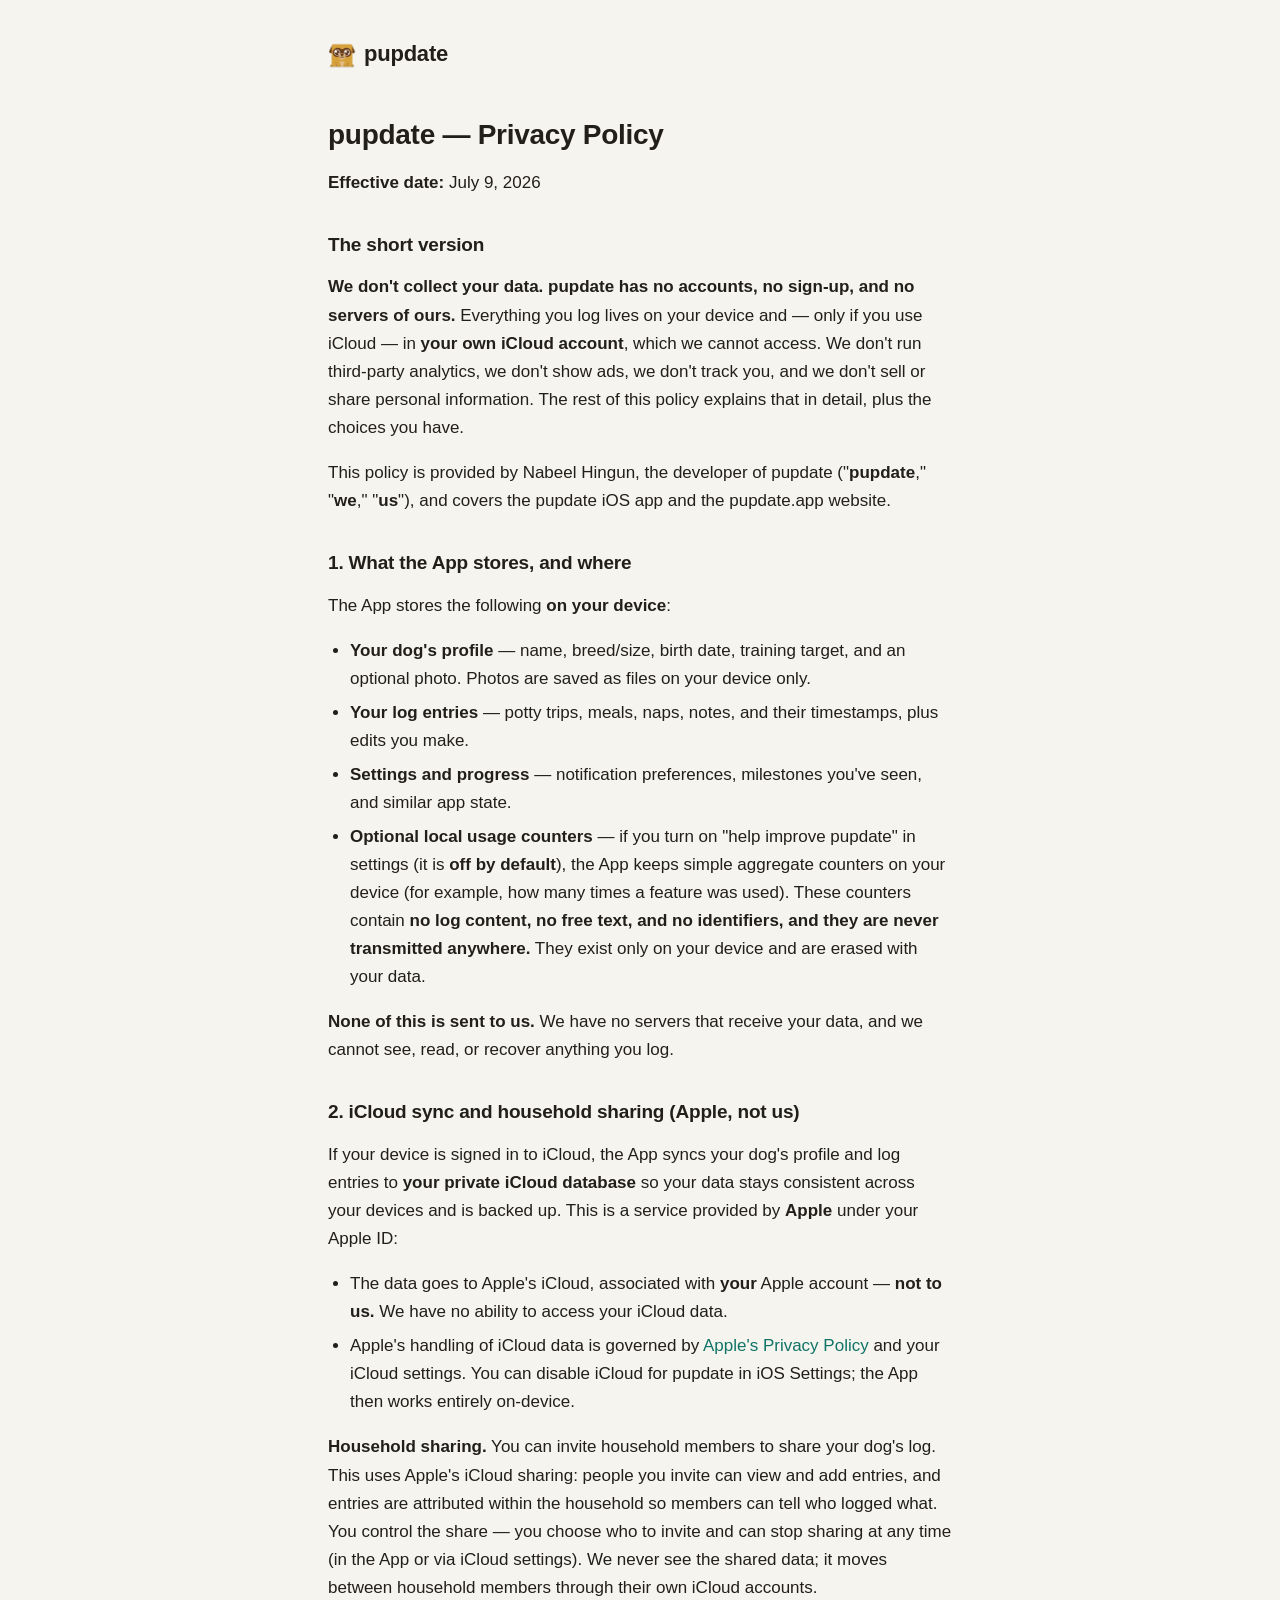
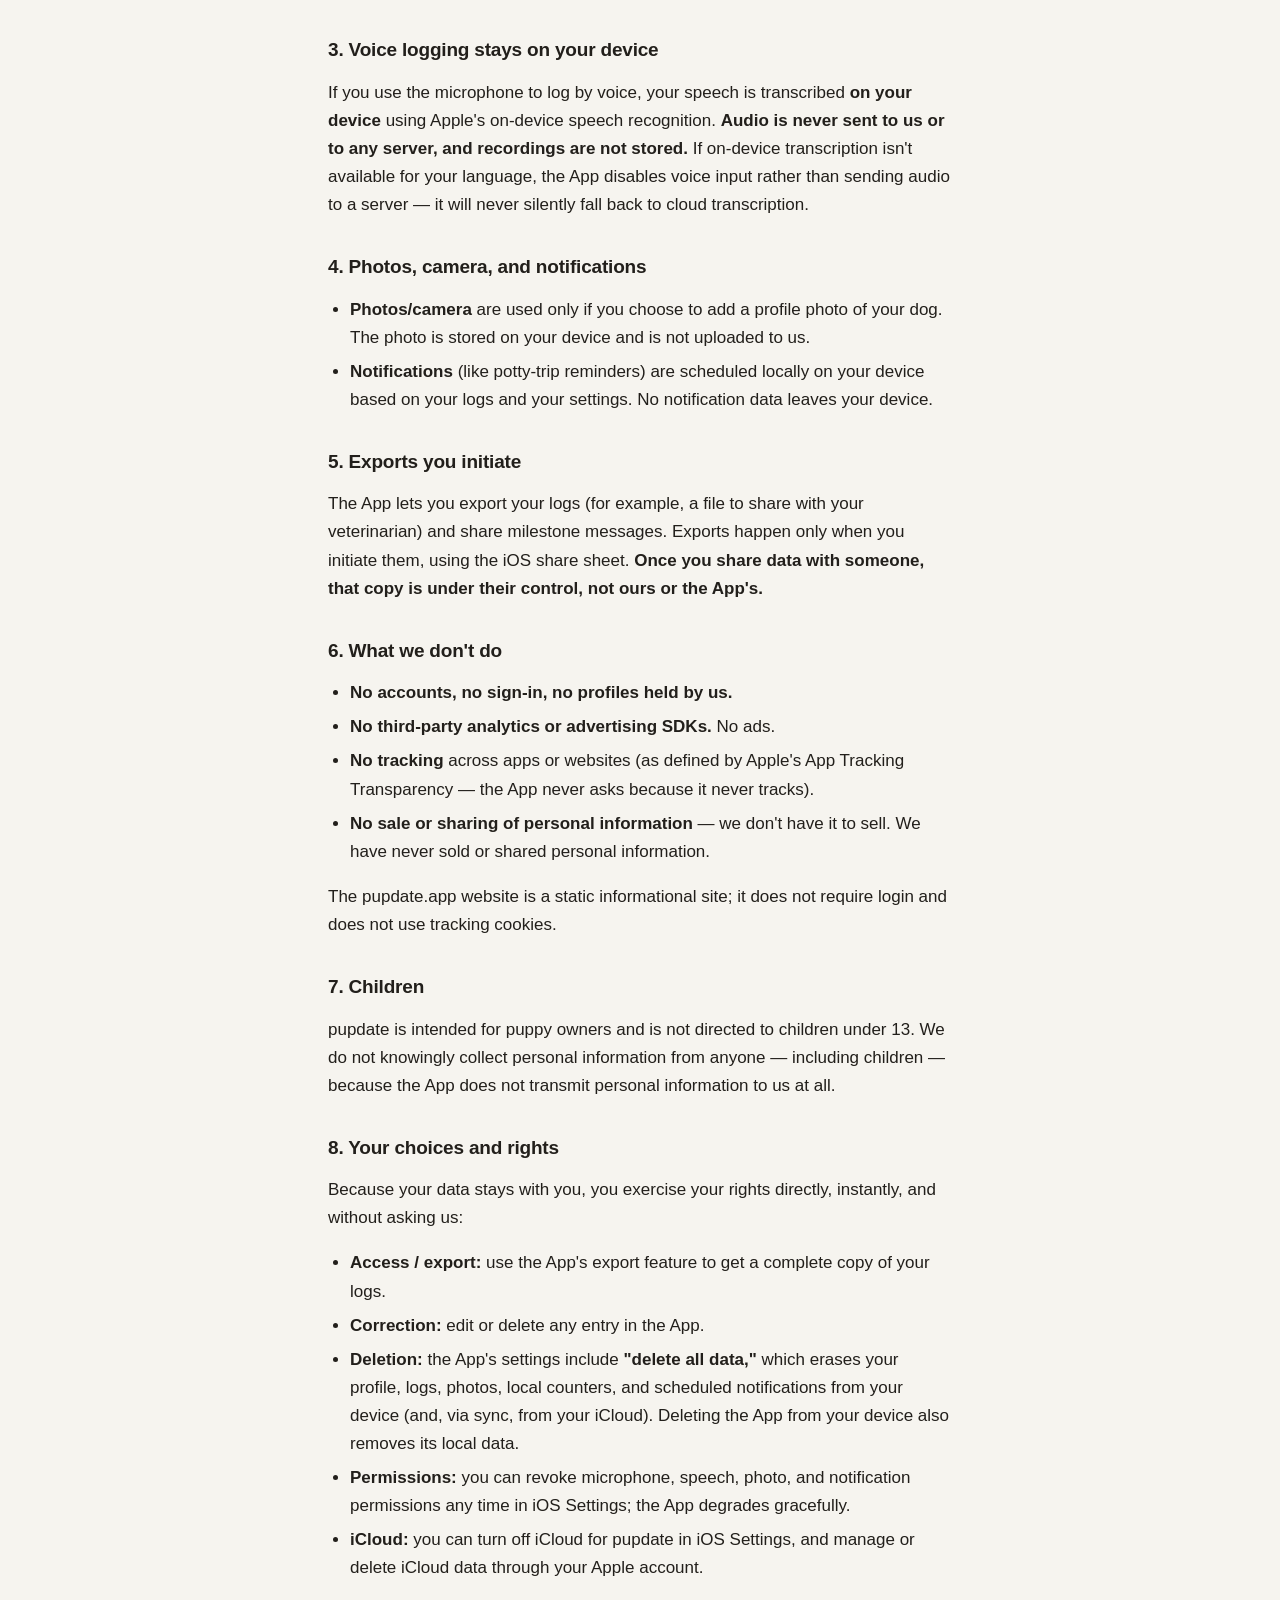
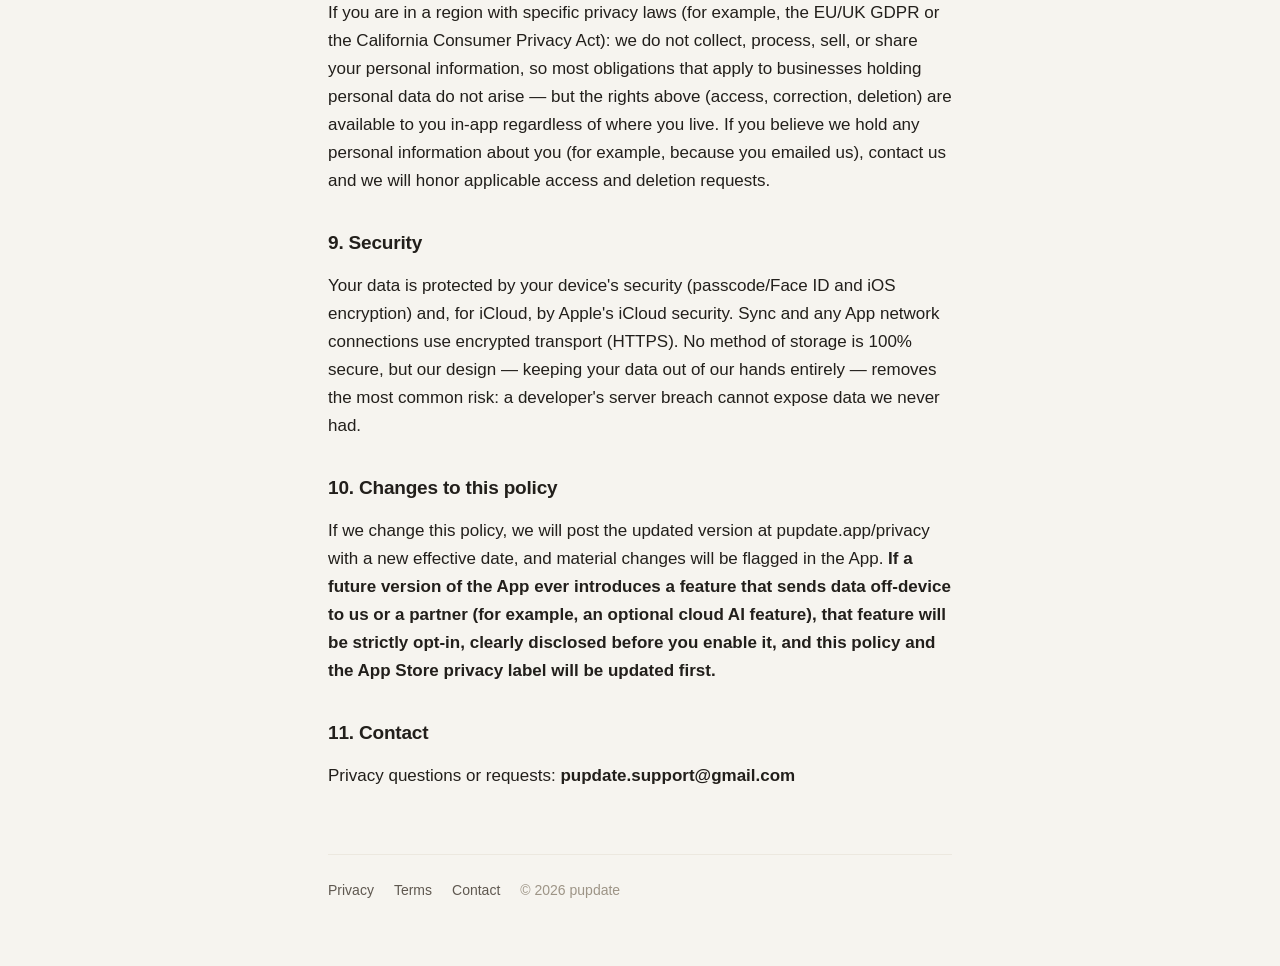
==== privacy/index.html @ 524dda99 "pupdate.app: stub landing page + Privacy and Terms Static site matching the app's design system (war" ====
<!doctype html>
<html lang="en">
<head>
  <meta charset="utf-8">
  <meta name="viewport" content="width=device-width, initial-scale=1">
  <title>Privacy Policy — pupdate</title>
  <meta name="theme-color" content="#F6F4EF" media="(prefers-color-scheme: light)">
  <meta name="theme-color" content="#171513" media="(prefers-color-scheme: dark)">
  <link rel="icon" type="image/png" href="/assets/favicon.png">
  <link rel="apple-touch-icon" href="/assets/apple-touch-icon.png">
  <link rel="stylesheet" href="/styles.css">
</head>
<body>
  <div class="page">
    <header class="site-header">
      <a class="wordmark" href="/"><img class="paw" src="/assets/pup.png" alt="" width="28" height="28">pupdate</a>
    </header>

    <main class="legal">
      <h1>pupdate — Privacy Policy</h1>
      <p><strong>Effective date:</strong> July 9, 2026</p>
      <h2>The short version</h2>
      <p><strong>We don't collect your data. pupdate has no accounts, no sign-up, and no servers of ours.</strong> Everything you log lives on your device and — only if you use iCloud — in <strong>your own iCloud account</strong>, which we cannot access. We don't run third-party analytics, we don't show ads, we don't track you, and we don't sell or share personal information. The rest of this policy explains that in detail, plus the choices you have.</p>
      <p>This policy is provided by Nabeel Hingun, the developer of pupdate ("<strong>pupdate</strong>," "<strong>we</strong>," "<strong>us</strong>"), and covers the pupdate iOS app and the pupdate.app website.</p>
      <h2>1. What the App stores, and where</h2>
      <p>The App stores the following <strong>on your device</strong>:</p>
      <ul><li><strong>Your dog's profile</strong> — name, breed/size, birth date, training target, and an optional photo. Photos are saved as files on your device only.</li><li><strong>Your log entries</strong> — potty trips, meals, naps, notes, and their timestamps, plus edits you make.</li><li><strong>Settings and progress</strong> — notification preferences, milestones you've seen, and similar app state.</li><li><strong>Optional local usage counters</strong> — if you turn on "help improve pupdate" in settings (it is <strong>off by default</strong>), the App keeps simple aggregate counters on your device (for example, how many times a feature was used). These counters contain <strong>no log content, no free text, and no identifiers, and they are never transmitted anywhere.</strong> They exist only on your device and are erased with your data.</li></ul>
      <p><strong>None of this is sent to us.</strong> We have no servers that receive your data, and we cannot see, read, or recover anything you log.</p>
      <h2>2. iCloud sync and household sharing (Apple, not us)</h2>
      <p>If your device is signed in to iCloud, the App syncs your dog's profile and log entries to <strong>your private iCloud database</strong> so your data stays consistent across your devices and is backed up. This is a service provided by <strong>Apple</strong> under your Apple ID:</p>
      <ul><li>The data goes to Apple's iCloud, associated with <strong>your</strong> Apple account — <strong>not to us.</strong> We have no ability to access your iCloud data.</li><li>Apple's handling of iCloud data is governed by <a href="https://www.apple.com/legal/privacy/">Apple's Privacy Policy</a> and your iCloud settings. You can disable iCloud for pupdate in iOS Settings; the App then works entirely on-device.</li></ul>
      <p><strong>Household sharing.</strong> You can invite household members to share your dog's log. This uses Apple's iCloud sharing: people you invite can view and add entries, and entries are attributed within the household so members can tell who logged what. You control the share — you choose who to invite and can stop sharing at any time (in the App or via iCloud settings). We never see the shared data; it moves between household members through their own iCloud accounts.</p>
      <h2>3. Voice logging stays on your device</h2>
      <p>If you use the microphone to log by voice, your speech is transcribed <strong>on your device</strong> using Apple's on-device speech recognition. <strong>Audio is never sent to us or to any server, and recordings are not stored.</strong> If on-device transcription isn't available for your language, the App disables voice input rather than sending audio to a server — it will never silently fall back to cloud transcription.</p>
      <h2>4. Photos, camera, and notifications</h2>
      <ul><li><strong>Photos/camera</strong> are used only if you choose to add a profile photo of your dog. The photo is stored on your device and is not uploaded to us.</li><li><strong>Notifications</strong> (like potty-trip reminders) are scheduled locally on your device based on your logs and your settings. No notification data leaves your device.</li></ul>
      <h2>5. Exports you initiate</h2>
      <p>The App lets you export your logs (for example, a file to share with your veterinarian) and share milestone messages. Exports happen only when you initiate them, using the iOS share sheet. <strong>Once you share data with someone, that copy is under their control, not ours or the App's.</strong></p>
      <h2>6. What we don't do</h2>
      <ul><li><strong>No accounts, no sign-in, no profiles held by us.</strong></li><li><strong>No third-party analytics or advertising SDKs.</strong> No ads.</li><li><strong>No tracking</strong> across apps or websites (as defined by Apple's App Tracking Transparency — the App never asks because it never tracks).</li><li><strong>No sale or sharing of personal information</strong> — we don't have it to sell. We have never sold or shared personal information.</li></ul>
      <p>The pupdate.app website is a static informational site; it does not require login and does not use tracking cookies.</p>
      <h2>7. Children</h2>
      <p>pupdate is intended for puppy owners and is not directed to children under 13. We do not knowingly collect personal information from anyone — including children — because the App does not transmit personal information to us at all.</p>
      <h2>8. Your choices and rights</h2>
      <p>Because your data stays with you, you exercise your rights directly, instantly, and without asking us:</p>
      <ul><li><strong>Access / export:</strong> use the App's export feature to get a complete copy of your logs.</li><li><strong>Correction:</strong> edit or delete any entry in the App.</li><li><strong>Deletion:</strong> the App's settings include <strong>"delete all data,"</strong> which erases your profile, logs, photos, local counters, and scheduled notifications from your device (and, via sync, from your iCloud). Deleting the App from your device also removes its local data.</li><li><strong>Permissions:</strong> you can revoke microphone, speech, photo, and notification permissions any time in iOS Settings; the App degrades gracefully.</li><li><strong>iCloud:</strong> you can turn off iCloud for pupdate in iOS Settings, and manage or delete iCloud data through your Apple account.</li></ul>
      <p>If you are in a region with specific privacy laws (for example, the EU/UK GDPR or the California Consumer Privacy Act): we do not collect, process, sell, or share your personal information, so most obligations that apply to businesses holding personal data do not arise — but the rights above (access, correction, deletion) are available to you in-app regardless of where you live. If you believe we hold any personal information about you (for example, because you emailed us), contact us and we will honor applicable access and deletion requests.</p>
      <h2>9. Security</h2>
      <p>Your data is protected by your device's security (passcode/Face ID and iOS encryption) and, for iCloud, by Apple's iCloud security. Sync and any App network connections use encrypted transport (HTTPS). No method of storage is 100% secure, but our design — keeping your data out of our hands entirely — removes the most common risk: a developer's server breach cannot expose data we never had.</p>
      <h2>10. Changes to this policy</h2>
      <p>If we change this policy, we will post the updated version at pupdate.app/privacy with a new effective date, and material changes will be flagged in the App. <strong>If a future version of the App ever introduces a feature that sends data off-device to us or a partner (for example, an optional cloud AI feature), that feature will be strictly opt-in, clearly disclosed before you enable it, and this policy and the App Store privacy label will be updated first.</strong></p>
      <h2>11. Contact</h2>
      <p>Privacy questions or requests: <strong>pupdate.support@gmail.com</strong></p>
    </main>

    <footer class="site-footer">
      <a href="/privacy/">Privacy</a>
      <a href="/terms/">Terms</a>
      <a href="mailto:pupdate.support@gmail.com">Contact</a>
      <span>© 2026 pupdate</span>
    </footer>
  </div>
</body>
</html>
---- styles.css ----
/* pupdate.app — tokens mirror the app's design system (UX/UI Spec §3) */

:root {
  --bg: #F6F4EF;
  --surface: #FFFFFF;
  --text: #221F1B;
  --text-secondary: #5F5850;
  --text-tertiary: #9D9486;
  --border-subtle: #ECE8DF;
  --border-strong: #DAD4C8;
  --brand: #0F7466;
  --brand-pressed: #0C5C51;
  --on-brand: #FFFFFF;
  --focus-ring: #0F7466;
}

@media (prefers-color-scheme: dark) {
  :root {
    --bg: #171513;
    --surface: #221F1B;
    --text: #F4F1EA;
    --text-secondary: #B0A99D;
    --text-tertiary: #8C8478;
    --border-subtle: #2B2722;
    --border-strong: #332E29;
    --brand: #46C6B1;
    --brand-pressed: #63CBB8;
    --on-brand: #06241F;
    --focus-ring: #63CBB8;
  }
}

* { box-sizing: border-box; }

body {
  margin: 0;
  background: var(--bg);
  color: var(--text);
  font-family: -apple-system, BlinkMacSystemFont, "SF Pro Text", "Segoe UI",
    Roboto, Helvetica, Arial, sans-serif;
  font-size: 1.0625rem;
  line-height: 1.65;
  -webkit-font-smoothing: antialiased;
  text-rendering: optimizeLegibility;
}

h1, h2, h3, .wordmark {
  font-family: ui-rounded, "SF Pro Rounded", -apple-system, BlinkMacSystemFont,
    "Segoe UI", Roboto, Helvetica, Arial, sans-serif;
  line-height: 1.25;
  letter-spacing: -0.01em;
}

a {
  color: var(--brand);
  text-decoration: none;
}
a:hover { text-decoration: underline; }

:focus-visible {
  outline: 2px solid var(--focus-ring);
  outline-offset: 2px;
  border-radius: 4px;
}

.page {
  max-width: 42rem;
  margin: 0 auto;
  padding: 2.5rem 1.5rem 4rem;
}

/* Header */
.site-header {
  display: flex;
  align-items: baseline;
  justify-content: space-between;
  margin-bottom: 3rem;
}
.wordmark {
  font-size: 1.375rem;
  font-weight: 700;
  color: var(--text);
}
.wordmark:hover { text-decoration: none; }
.wordmark .paw {
  margin-right: 0.5rem;
  vertical-align: -0.35em;
}

/* Home hero */
.hero { padding: 3rem 0 2rem; }
.hero h1 {
  font-size: clamp(2rem, 6vw, 2.75rem);
  font-weight: 800;
  margin: 0 0 1rem;
}
.hero h1 .accent { color: var(--brand); }
.hero .lede {
  color: var(--text-secondary);
  font-size: 1.125rem;
  max-width: 36rem;
  margin: 0 0 0.75rem;
}
.badge {
  display: inline-block;
  font-size: 0.8125rem;
  font-weight: 600;
  color: var(--brand);
  border: 1px solid var(--border-strong);
  border-radius: 999px;
  padding: 0.25rem 0.75rem;
  margin-bottom: 1.5rem;
  background: var(--surface);
}

/* Legal pages */
.legal h1 { font-size: 1.75rem; margin: 0 0 0.25rem; }
.legal h2 {
  font-size: 1.1875rem;
  margin: 2.25rem 0 0.5rem;
}
.legal p, .legal li { color: var(--text); }
.legal ul { padding-left: 1.375rem; }
.legal li { margin: 0.375rem 0; }
.legal code {
  font-size: 0.9em;
  background: var(--surface);
  border: 1px solid var(--border-subtle);
  border-radius: 4px;
  padding: 0.05em 0.3em;
}

/* Footer */
.site-footer {
  margin-top: 4rem;
  padding-top: 1.5rem;
  border-top: 1px solid var(--border-subtle);
  font-size: 0.875rem;
  color: var(--text-tertiary);
  display: flex;
  gap: 1.25rem;
  flex-wrap: wrap;
}
.site-footer a { color: var(--text-secondary); }
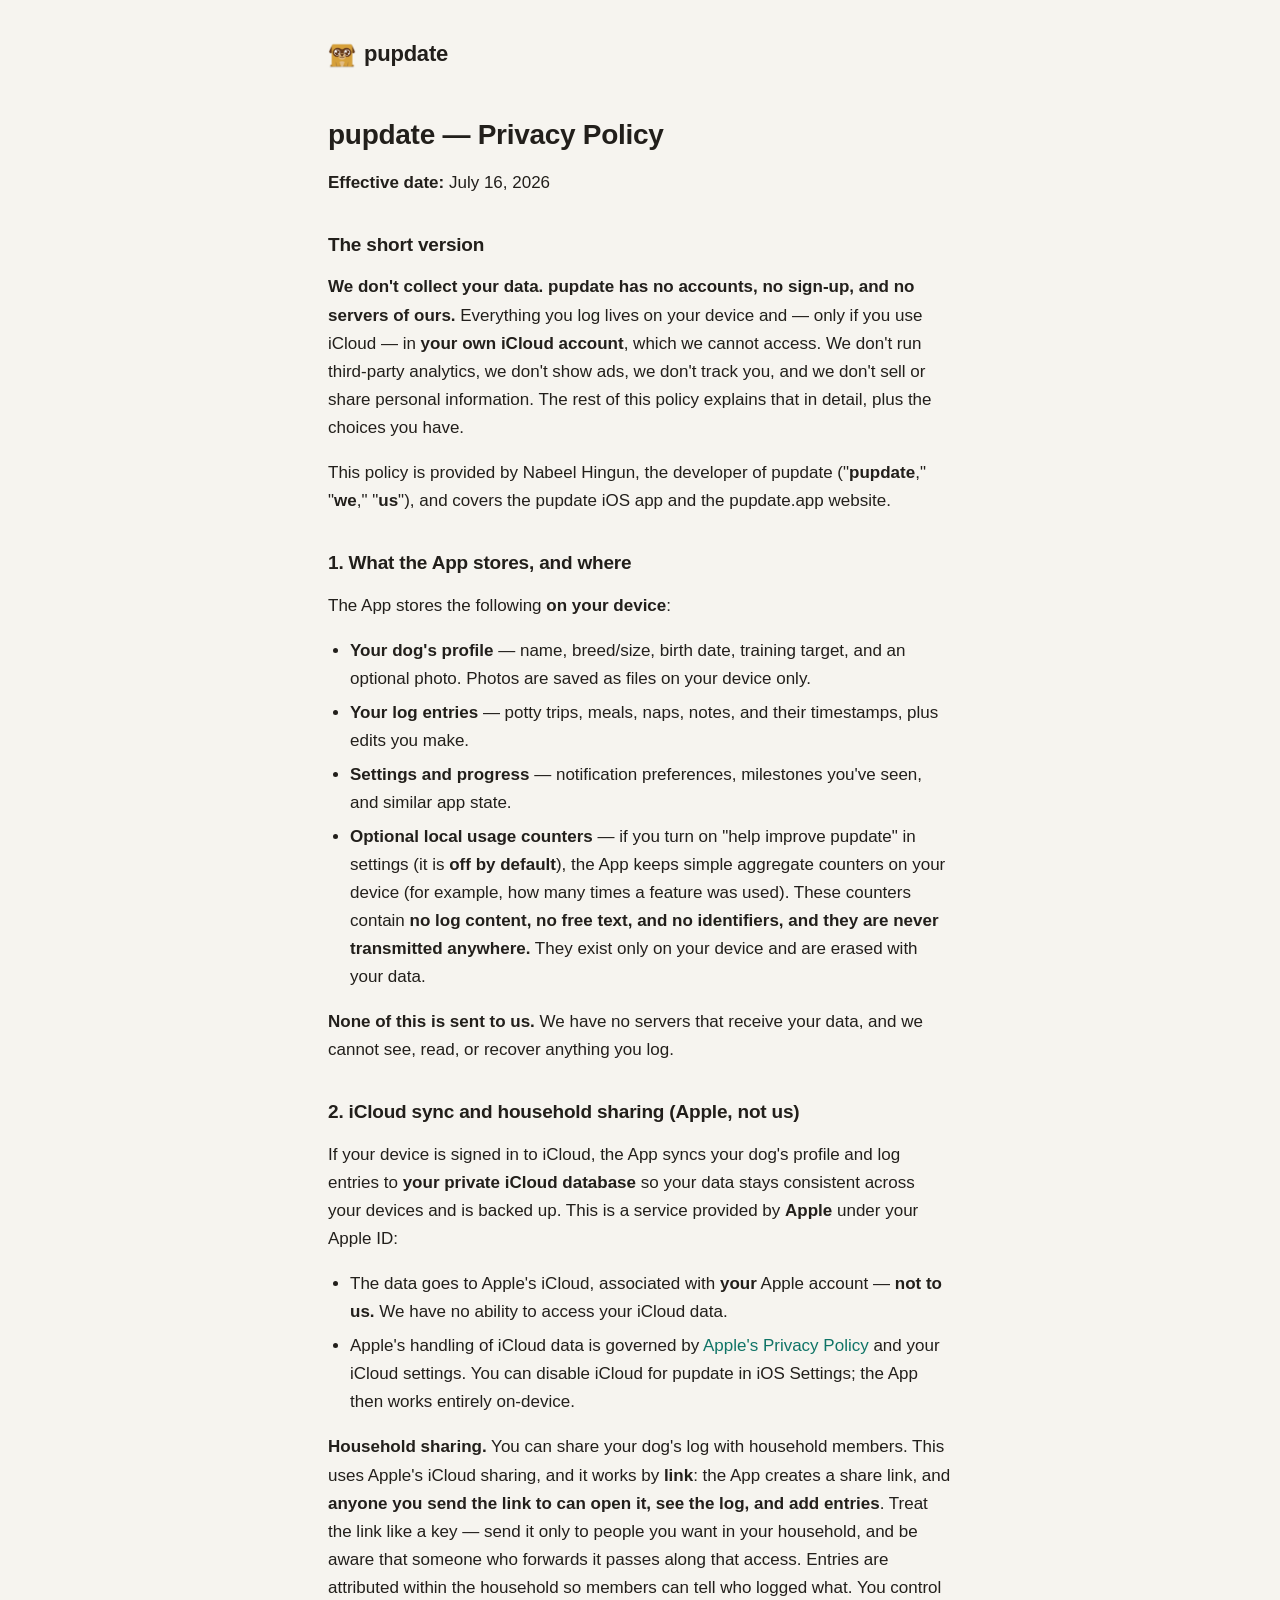
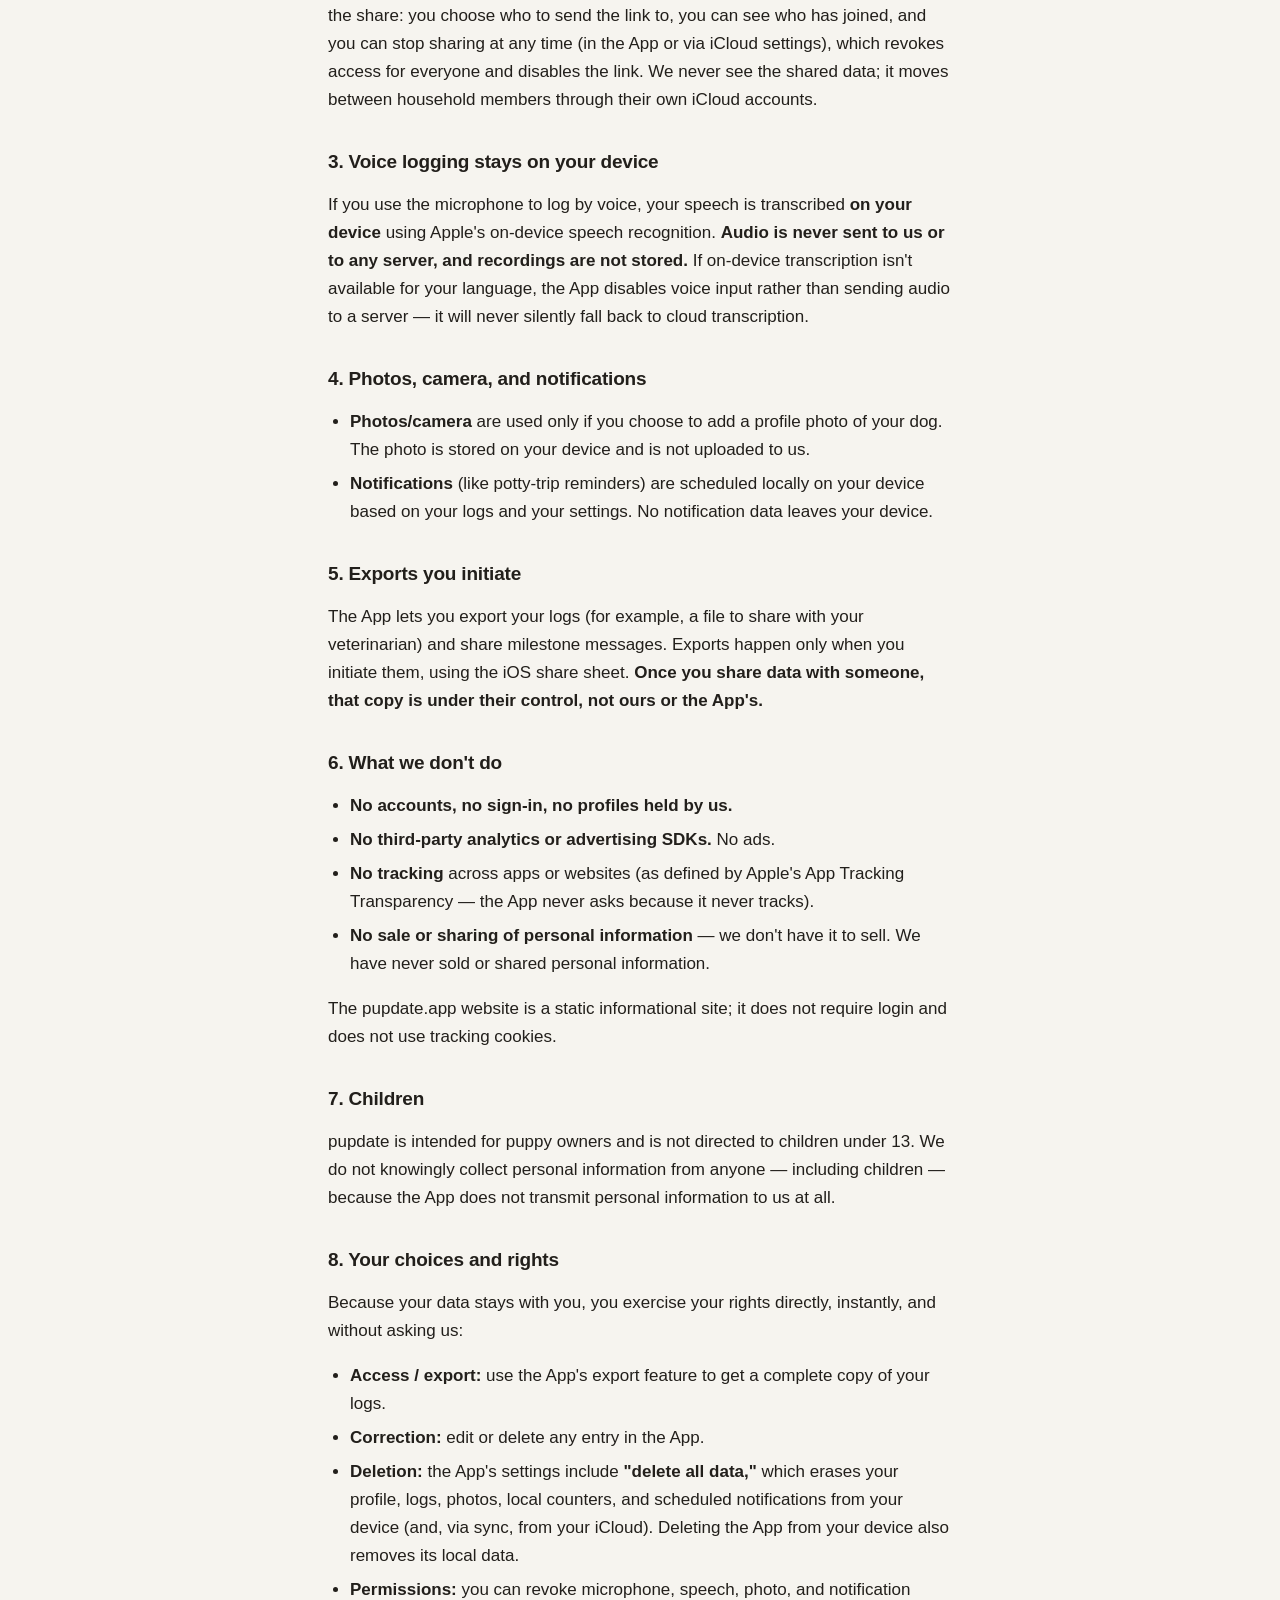
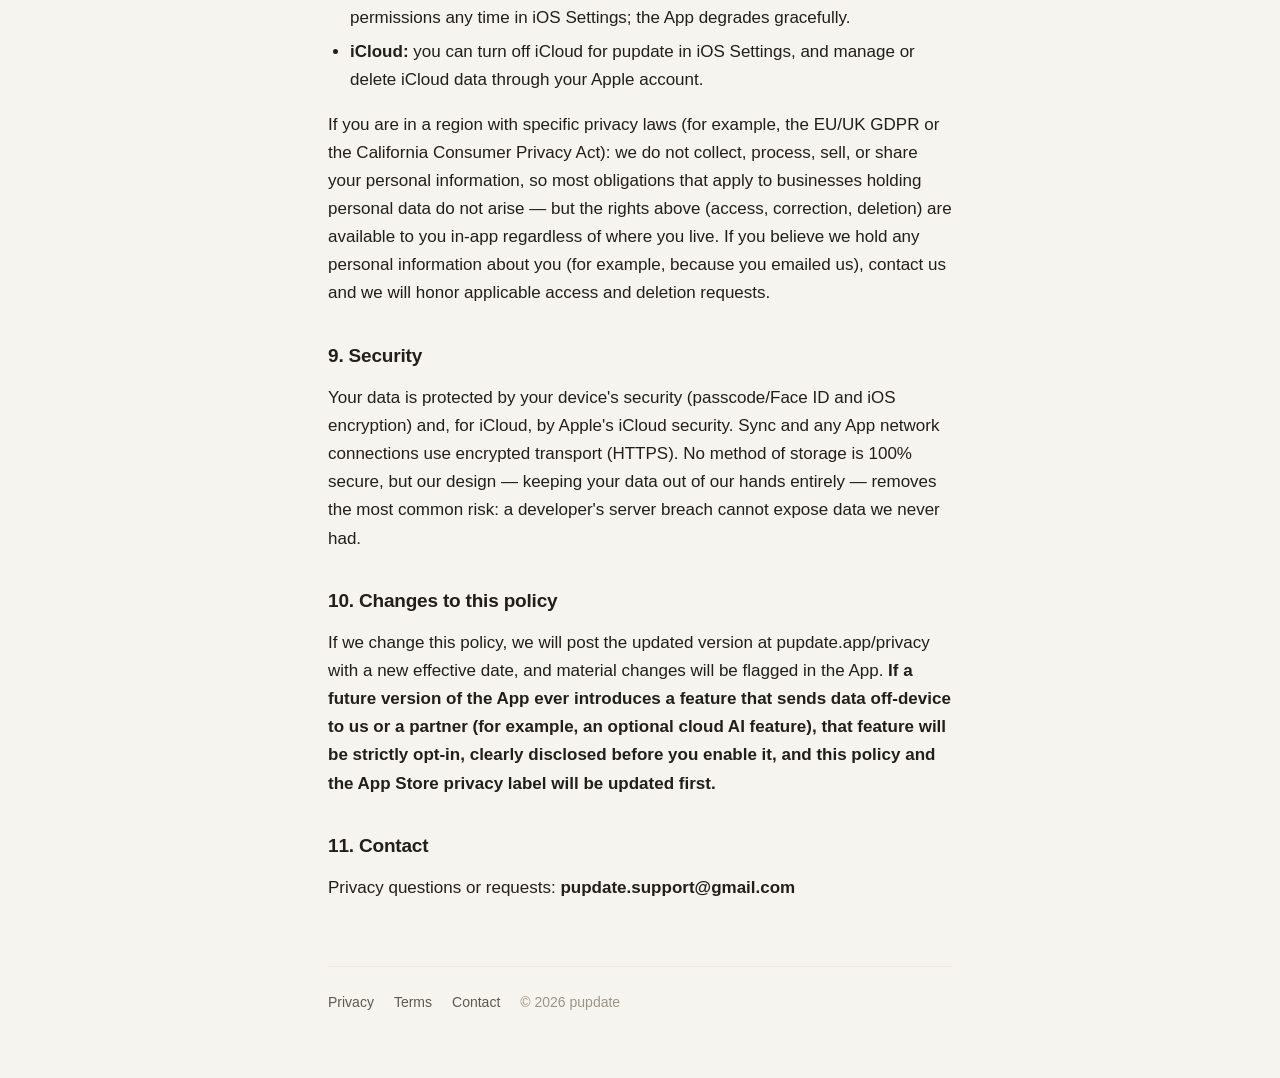
==== commit d20cc291: "Legal: describe link-based household sharing accurately Both pages said "people you invite" can view" ====
--- a/privacy/index.html
+++ b/privacy/index.html
@@ -6,6 +6,8 @@
   <title>Privacy Policy — pupdate</title>
   <meta name="theme-color" content="#F6F4EF" media="(prefers-color-scheme: light)">
   <meta name="theme-color" content="#171513" media="(prefers-color-scheme: dark)">
+  <meta name="description" content="pupdate's privacy policy: no accounts, no ads, no tracking. Your data lives on your device and your own iCloud, where we can't see it.">
+  <link rel="canonical" href="https://pupdate.app/privacy/">
   <link rel="icon" type="image/png" href="/assets/favicon.png">
   <link rel="apple-touch-icon" href="/assets/apple-touch-icon.png">
   <link rel="stylesheet" href="/styles.css">
@@ -18,7 +20,7 @@
 
     <main class="legal">
       <h1>pupdate — Privacy Policy</h1>
-      <p><strong>Effective date:</strong> July 9, 2026</p>
+      <p><strong>Effective date:</strong> July 16, 2026</p>
       <h2>The short version</h2>
       <p><strong>We don't collect your data. pupdate has no accounts, no sign-up, and no servers of ours.</strong> Everything you log lives on your device and — only if you use iCloud — in <strong>your own iCloud account</strong>, which we cannot access. We don't run third-party analytics, we don't show ads, we don't track you, and we don't sell or share personal information. The rest of this policy explains that in detail, plus the choices you have.</p>
       <p>This policy is provided by Nabeel Hingun, the developer of pupdate ("<strong>pupdate</strong>," "<strong>we</strong>," "<strong>us</strong>"), and covers the pupdate iOS app and the pupdate.app website.</p>
@@ -29,7 +31,7 @@
       <h2>2. iCloud sync and household sharing (Apple, not us)</h2>
       <p>If your device is signed in to iCloud, the App syncs your dog's profile and log entries to <strong>your private iCloud database</strong> so your data stays consistent across your devices and is backed up. This is a service provided by <strong>Apple</strong> under your Apple ID:</p>
       <ul><li>The data goes to Apple's iCloud, associated with <strong>your</strong> Apple account — <strong>not to us.</strong> We have no ability to access your iCloud data.</li><li>Apple's handling of iCloud data is governed by <a href="https://www.apple.com/legal/privacy/">Apple's Privacy Policy</a> and your iCloud settings. You can disable iCloud for pupdate in iOS Settings; the App then works entirely on-device.</li></ul>
-      <p><strong>Household sharing.</strong> You can invite household members to share your dog's log. This uses Apple's iCloud sharing: people you invite can view and add entries, and entries are attributed within the household so members can tell who logged what. You control the share — you choose who to invite and can stop sharing at any time (in the App or via iCloud settings). We never see the shared data; it moves between household members through their own iCloud accounts.</p>
+      <p><strong>Household sharing.</strong> You can share your dog's log with household members. This uses Apple's iCloud sharing, and it works by <strong>link</strong>: the App creates a share link, and <strong>anyone you send the link to can open it, see the log, and add entries</strong>. Treat the link like a key — send it only to people you want in your household, and be aware that someone who forwards it passes along that access. Entries are attributed within the household so members can tell who logged what. You control the share: you choose who to send the link to, you can see who has joined, and you can stop sharing at any time (in the App or via iCloud settings), which revokes access for everyone and disables the link. We never see the shared data; it moves between household members through their own iCloud accounts.</p>
       <h2>3. Voice logging stays on your device</h2>
       <p>If you use the microphone to log by voice, your speech is transcribed <strong>on your device</strong> using Apple's on-device speech recognition. <strong>Audio is never sent to us or to any server, and recordings are not stored.</strong> If on-device transcription isn't available for your language, the App disables voice input rather than sending audio to a server — it will never silently fall back to cloud transcription.</p>
       <h2>4. Photos, camera, and notifications</h2>
@@ -60,5 +62,7 @@
       <span>© 2026 pupdate</span>
     </footer>
   </div>
+  <script data-goatcounter="https://pupdate.goatcounter.com/count"
+          async src="//gc.zgo.at/count.js"></script>
 </body>
 </html>
--- a/styles.css
+++ b/styles.css
@@ -113,6 +113,33 @@
   background: var(--surface);
 }
 
+/* Founder story */
+.story {
+  margin-top: 3.5rem;
+  padding-top: 2.5rem;
+  border-top: 1px solid var(--border-subtle);
+}
+.story h2 {
+  font-size: 1.375rem;
+  font-weight: 700;
+  margin: 0 0 1rem;
+}
+.story blockquote {
+  margin: 0;
+  padding-left: 1.25rem;
+  border-left: 3px solid var(--brand);
+}
+.story p {
+  color: var(--text-secondary);
+  max-width: 36rem;
+  margin: 0 0 1rem;
+}
+.story .signoff {
+  color: var(--text-tertiary);
+  font-style: italic;
+  margin-bottom: 0;
+}
+
 /* Legal pages */
 .legal h1 { font-size: 1.75rem; margin: 0 0 0.25rem; }
 .legal h2 {
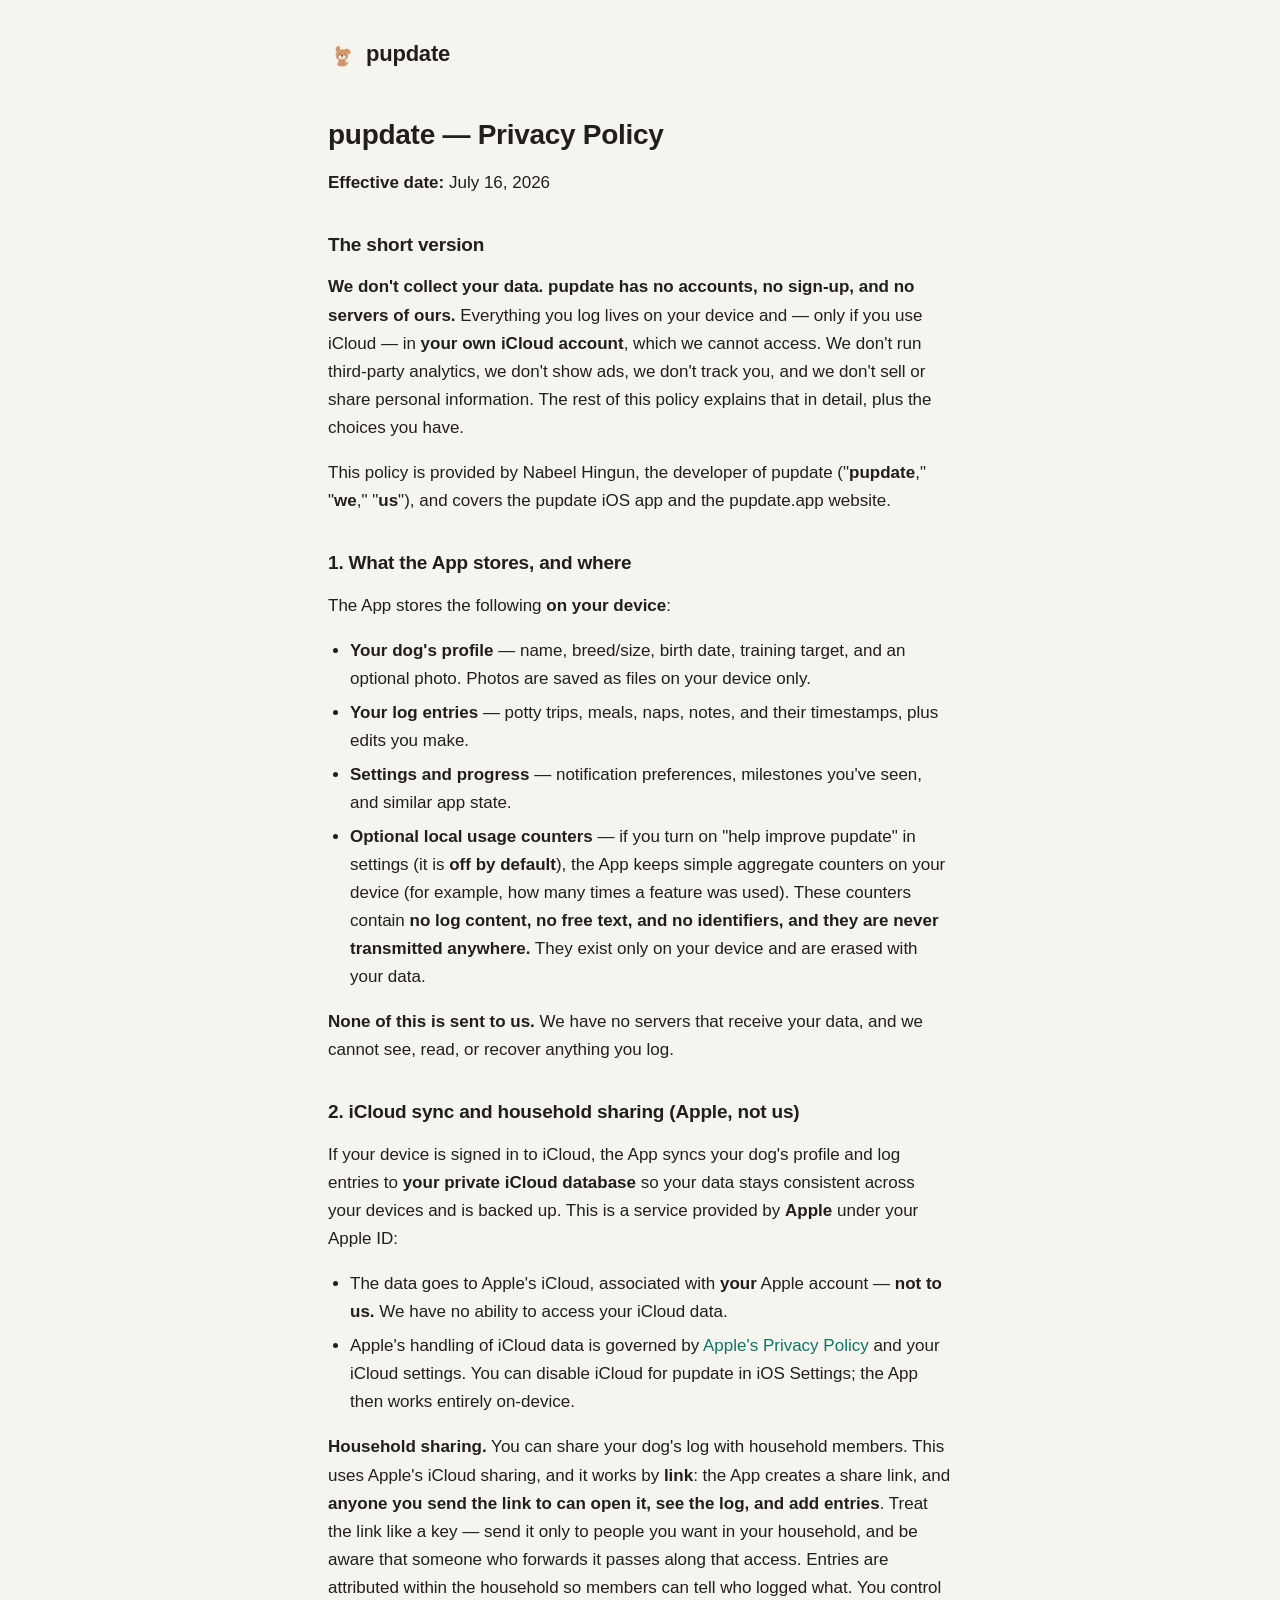
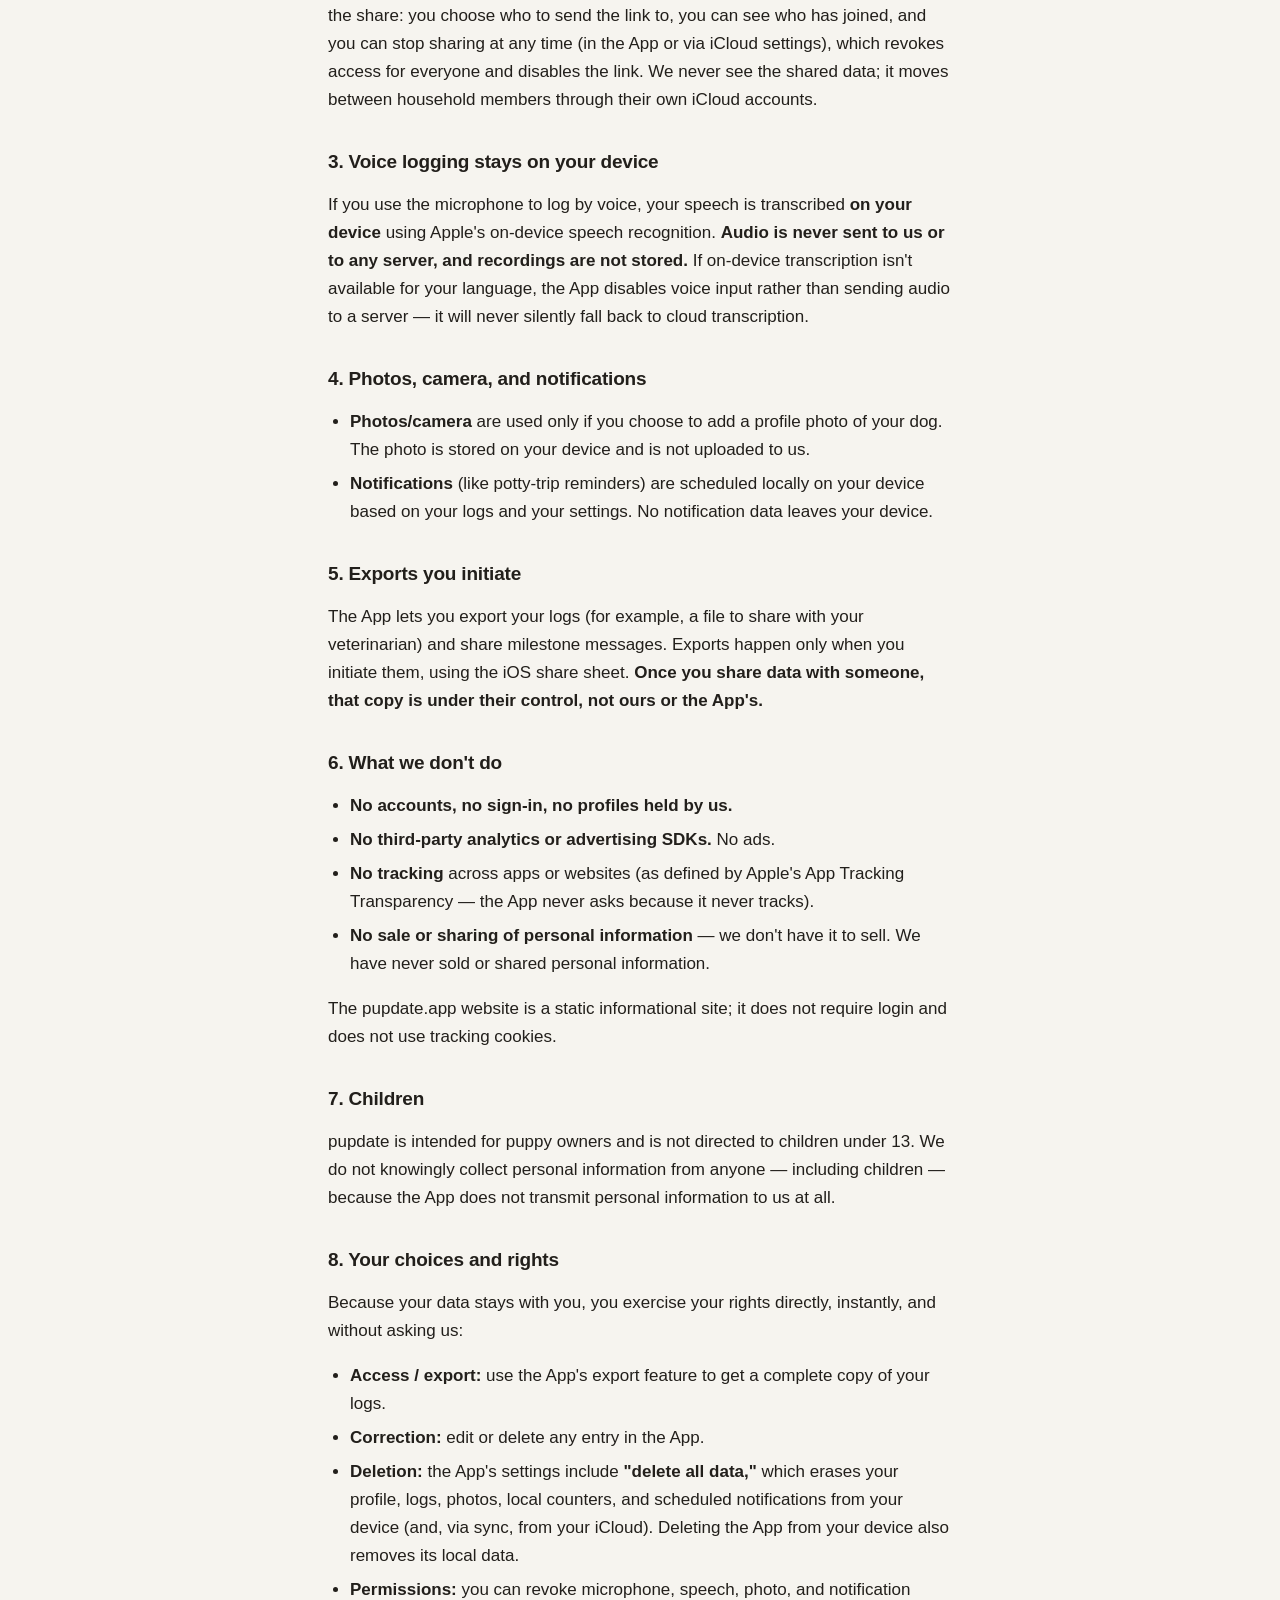
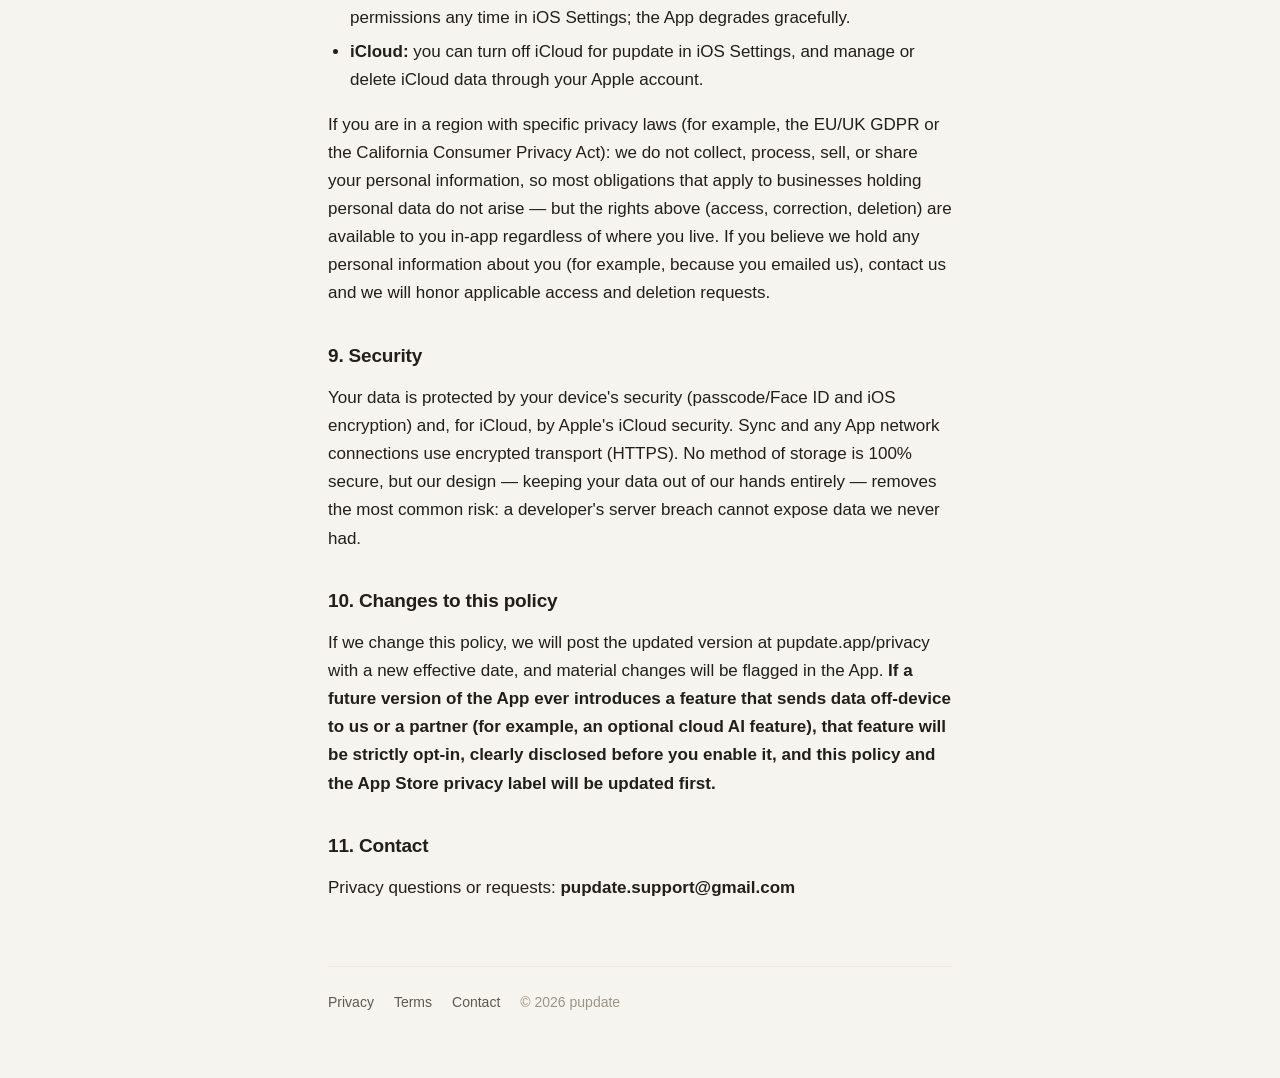
==== commit 8a66c7e7: "Refresh website mascot and marketing screenshots" ====
--- a/privacy/index.html
+++ b/privacy/index.html
@@ -15,7 +15,7 @@
 <body>
   <div class="page">
     <header class="site-header">
-      <a class="wordmark" href="/"><img class="paw" src="/assets/pup.png" alt="" width="28" height="28">pupdate</a>
+      <a class="wordmark" href="/"><img class="paw" src="/assets/pup.png" alt="" width="30" height="25">pupdate</a>
     </header>
 
     <main class="legal">
--- a/styles.css
+++ b/styles.css
@@ -112,6 +112,97 @@
   margin-bottom: 1.5rem;
   background: var(--surface);
 }
+.cta-row { margin: 1.5rem 0 0; }
+.cta {
+  display: inline-flex;
+  align-items: center;
+  gap: 0.5rem;
+  font-weight: 700;
+  color: var(--on-brand);
+  background: var(--brand);
+  border-radius: 999px;
+  padding: 0.7rem 1.4rem;
+  text-decoration: none;
+}
+.cta:hover { background: var(--brand-pressed); }
+.cta-apple { flex: none; }
+
+/* Screenshots gallery */
+.shots {
+  margin-top: 3.5rem;
+}
+.shots h2 {
+  font-size: 1.5rem;
+  font-weight: 800;
+  margin: 0 0 1.25rem;
+}
+.shots-row {
+  display: flex;
+  gap: 1.25rem;
+  overflow-x: auto;
+  scroll-snap-type: x mandatory;
+  /* bleed to the page edges so the strip reads as swipeable */
+  margin: 0 -1.5rem;
+  padding: 0.25rem 1.5rem 1rem;
+  -webkit-overflow-scrolling: touch;
+  scrollbar-width: thin;
+}
+.shots-row figure {
+  flex: 0 0 auto;
+  /* marketing panels carry their own headline, so they run wider than a bare
+     screenshot would — the baked-in caption has to stay readable */
+  width: 17.5rem;
+  max-width: 80vw;
+  margin: 0;
+  scroll-snap-align: center;
+}
+.shots-row img {
+  width: 100%;
+  height: auto;
+  display: block;
+  /* the panel supplies its own device frame; the card corner is the panel's */
+  border-radius: 1.25rem;
+  border: 1px solid var(--border-subtle);
+  box-shadow: 0 10px 34px rgba(0, 0, 0, 0.12);
+  background: var(--surface);
+}
+
+/* FAQ */
+.faq {
+  margin-top: 3.5rem;
+}
+.faq h2 {
+  font-size: 1.5rem;
+  font-weight: 800;
+  margin: 0 0 0.75rem;
+}
+.faq details {
+  border-bottom: 1px solid var(--border-subtle);
+}
+.faq summary {
+  cursor: pointer;
+  list-style: none;
+  padding: 1rem 2rem 1rem 0;
+  font-weight: 600;
+  color: var(--text);
+  position: relative;
+}
+.faq summary::-webkit-details-marker { display: none; }
+.faq summary::after {
+  content: "+";
+  position: absolute;
+  right: 0.25rem;
+  top: 0.85rem;
+  font-size: 1.375rem;
+  font-weight: 400;
+  line-height: 1;
+  color: var(--text-tertiary);
+}
+.faq details[open] summary::after { content: "\2212"; }
+.faq details p {
+  margin: -0.25rem 0 1.125rem;
+  color: var(--text-secondary);
+}
 
 /* Founder story */
 .story {
